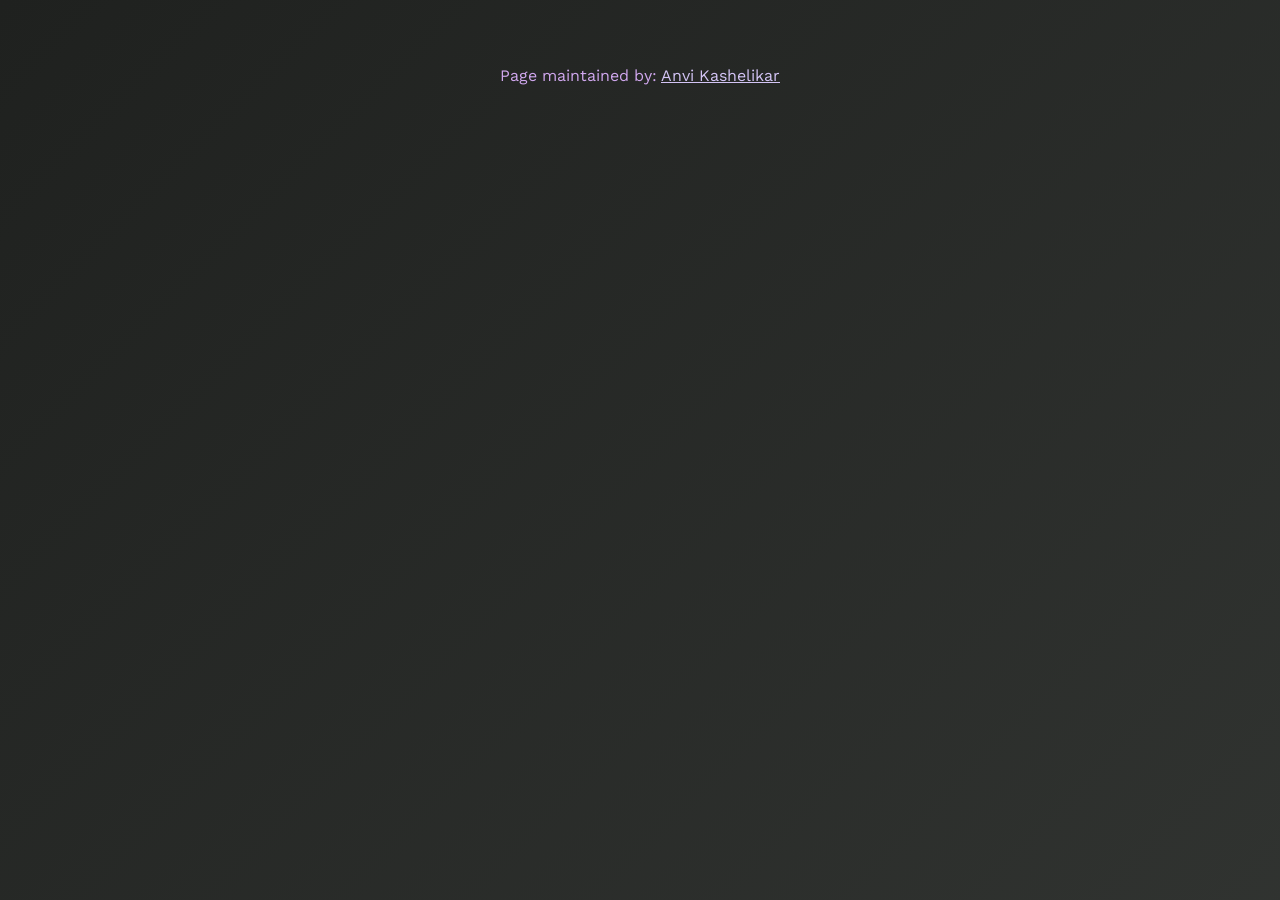
==== assignment2.html @ 3b7877de "created assignment 2" ====
<!doctype html>
<html lang="en">
<head>
    <meta charset="UTF-8">
    <meta name="viewport"
          content="width=device-width, user-scalable=no, initial-scale=1.0, maximum-scale=1.0, minimum-scale=1.0">
    <meta http-equiv="X-UA-Compatible" content="ie=edge">

<!-- !!!!! -->
<!--    change this to refer to your specific page  -->
    <title>Assignment 1 </title>

<!-- !!!!! -->
<!--  change this to your preferred icon  -->
    <!-- favicon was sourced from favicon.io but the original graphics are copyright 2020 Twitter, Inc
    and other contributors -->
    <!-- They are licensed under CC-BY 4.0 as linked below -->
    <!-- https://creativecommons.org/licenses/by/4.0/ -->
    <link rel="icon" type="image/png" href="./assets/icons/favicon.png">

     <link rel="stylesheet" href="reset.css">
    <link rel="stylesheet" href="style.css">
</head>
<body>

    <!-- to end the main page i linked my github profile -->

<footer>
    <p>
        Page maintained by:
        <a href="https://github.com/Anvi086" target="_blank">
        Anvi Kashelikar
        </a>
    </p>
</footer>

</body>
</html>
---- style.css ----
/*!!!!!*/
/*add in your own font imports here*/
/*remember to update them in the rest of the CSS : eg the body selector*/
@import url('https://fonts.googleapis.com/css2?family=Work+Sans:ital,wght@0,100..900;1,100..900&display=swap');


/* I used Work Sans because it's clean and easy to read for long paragraphs of text */

/*!!!!!*/
/*change out, and/or add colours to the colour scheme*/


/* I added --colour-accent myself so my links could be a light purple instead of white, 
so they stand out from the rest of the text and look clickable */


:root{
--colour-1: #d0a7ee;
--colour-2: #363936;
--colour-accent: #d3c4f5;
}

@media (prefers-color-scheme: dark) {
:root{
--colour-1: #ffffff;
--colour-2: #30053e;
--colour-accent: #c4b4e6;
    }
}

/* I used flexbox on main so all my paragraphs would stack vertically, and gave them a 
max-width in ch units (character width) so the text doesn't stretch too wide and get 
hard to read on bigger screens */

body {
background-color: var(--colour-2);
color: var(--colour-1);
font-family: 'Work Sans', sans-serif;
line-height: 1.5;
padding: 1rem;
display: flex;
flex-direction: column;
gap: 1rem;
}

/* I gave the background a gradient instead of a flat colour, and used @keyframes to 
slowly animate it shifting over time, so the page feels a bit more alive without being 
distracting */

body {
background: linear-gradient(-45deg, var(--colour-2), #2a2c2a, var(--colour-2), #1f211f);
background-size: 400% 400%;
animation: gradientShift 15s ease infinite;
color: var(--colour-1);
font-family: 'Work Sans', sans-serif;
line-height: 1.5;
padding: 1rem;
display: flex;
flex-direction: column;
gap: 1rem;
}

@keyframes gradientShift {
0% { background-position: 0% 50%; }
50% { background-position: 100% 50%; }
100% { background-position: 0% 50%; }
}

main p {
width: 100%;
max-width: 65ch;
margin-inline: auto;
margin-block-end: 2rem;
}

/* I used the main p strong { display: block; margin-block-end: 0.5rem; } code so that I 
could put space between the question and the answer */

main p strong {
display: block;
margin-block-end: 0.5rem;
}

/* I made a separate rule for question 2 since it doesn't have its answer inside the 
same <p> anymore (I turned that answer into a list instead) */

.p2 {
margin-block-end: 0.5rem;
}

.p2-list {
width: 100%;
max-width: 65ch;
margin-inline: auto;
margin-block-start: 0;
margin-block-end: 2rem;
padding-inline-start: 1.5rem;
}

.p2-list li {
margin-block-end: 0.4rem;
}

header {
display: flex;
justify-content: center;
margin-block-end: 3rem;
}

header h1 {
font-size: 2rem;
font-weight: 700;
text-align: center;
}

.mainNavContainer {
flex: 1;
display: flex;
justify-content: center;
gap: 1rem;
}

nav {
display: flex;
flex-direction: column;
min-width: fit-content;
flex: 1;
align-items: flex-end;
}

/* I gave my nav links their own colour so they'd look different from the plain white 
body text, and added a hover and visited state so they stay consistent even after 
being clicked (also learnt thsi from the IDAD class) */

nav a {
color: var(--colour-accent);
}

nav a:visited {
color: var(--colour-accent);
}

nav a:hover {
color: var(--colour-accent);
opacity: 0.6;
}

/* I changed align-items from center to stretch here — center was making shorter 
paragraphs (like question 3) look indented compared to the rest, since flexbox was 
centering each one individually based on its own width. Stretch fixes that so 
everything lines up on the same edge ( i took help from claude ai for this part as mentioned in the a disclosure) */

main {
display: flex;
flex-direction: column;
align-items: stretch;
}

aside {
visibility: hidden;
flex: 1;
}

footer {
display: flex;
justify-content: center;
margin-block-start: 3rem;
}

/* Same colour treatment as my nav links, so the footer link matches the rest of the page */

footer a {
color: var(--colour-accent);
}

footer a:visited {
color: var(--colour-accent);
}

footer a:hover {
color: var(--colour-accent);
opacity: 0.6;
}

a:focus-visible {
outline: 2px solid var(--colour-accent);
outline-offset: 2px;
}

::selection {
background-color: var(--colour-accent);
color: var(--colour-2);
}

html {
scroll-behavior: smooth;
}

/*technique from Kevin Powell*/
/*https://youtu.be/CU8Plk-53RU?si=zMpP0Pfbg1SaXeDB&t=255*/
/*longer post about how this works and the * + * selector*/
/*https://alistapart.com/article/axiomatic-css-and-lobotomized-owls/*/
.prose > * + * {
margin-block-start: var(--prose-flow, 1em);
}

/* breakpoints from Material Design Spec https://m3.material.io/foundations/layout/breakpoints/overview */

@media (width > 1600px) {

}

@media (width < 1200px) {
header {
margin-block-end: 2rem;
    }
footer {
margin-block-start: 2rem;
    }
}

/* I changed the nav to a horizontal row here so it doesn't take up too much vertical 
space on smaller screens (also learnt from IDAD) */

@media (width < 840px) {
header {
margin-block-end: 1rem;
    }
.mainNavContainer {
flex-direction: column;
justify-content: flex-start;
align-items: center;
    }
nav {
flex: 0;
width: 100%;
max-width: 80ch;
justify-content: space-between;
flex-direction: row;
    }
main {
flex: 1;
    }
aside {
flex: 0;
    }
footer {
margin-block-start: 1rem;
    }
}

@media (width < 600px) {

}
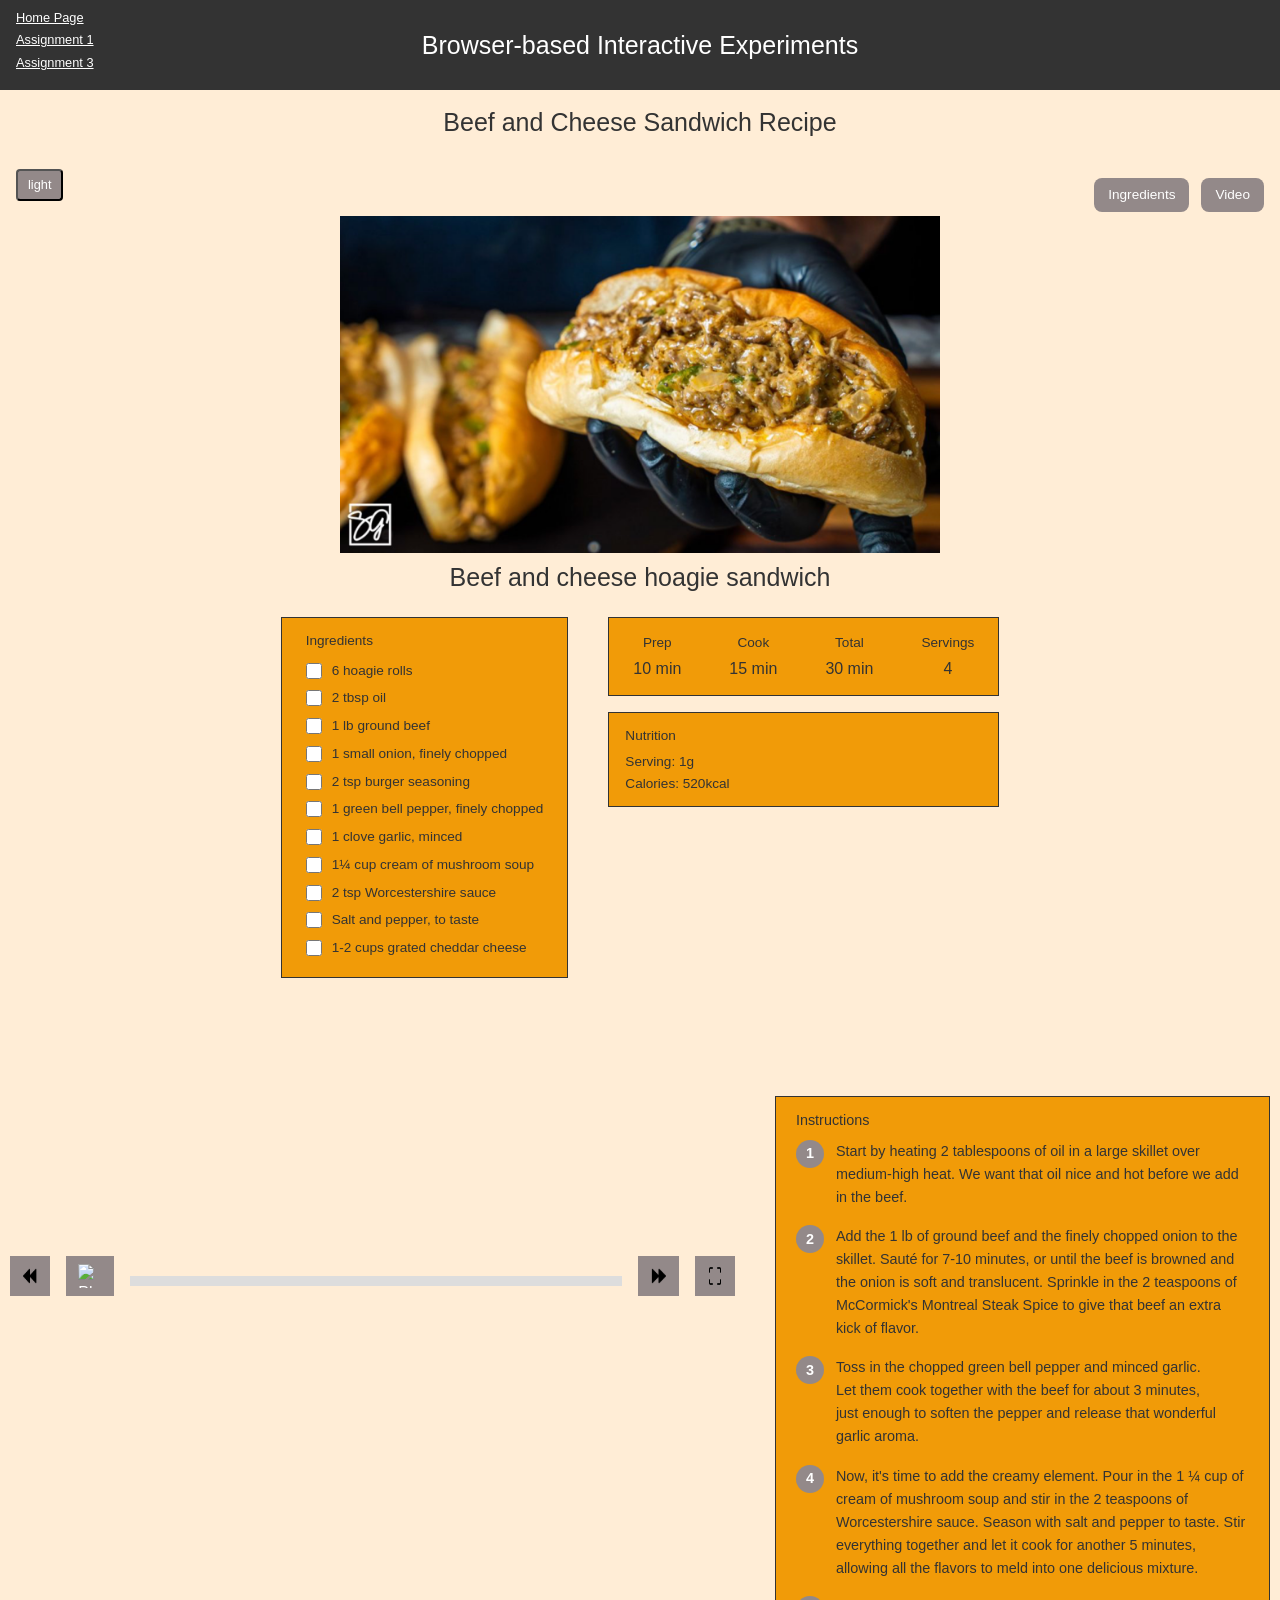
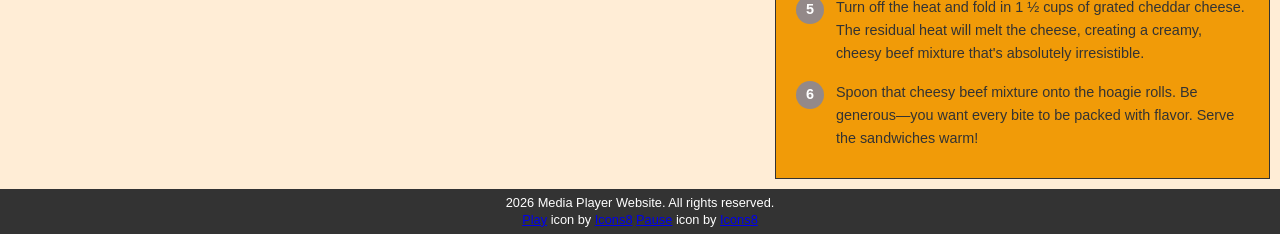
==== commit 7da989dc: "assignment 2 added the test and the js and the css code for the assignment - added colour and the vi" ====
--- a/assignment2.html
+++ b/assignment2.html
@@ -1,38 +1,162 @@
-<!doctype html>
+<!DOCTYPE html>
 <html lang="en">
-<head>
-    <meta charset="UTF-8">
-    <meta name="viewport"
-          content="width=device-width, user-scalable=no, initial-scale=1.0, maximum-scale=1.0, minimum-scale=1.0">
-    <meta http-equiv="X-UA-Compatible" content="ie=edge">
+  <head>
+    <meta charset="UTF-8" />
+    <meta name="viewport" content="width=device-width, initial-scale=1.0" />
+    <title>Assignment 2</title>
+    <!-- add the font family of your choice -->
+    <link rel="stylesheet" href="assignment2-reset.css" />
+    <link rel="stylesheet" href="assignment2-style.css" />
+    <script src="assignment2-script.js" defer></script>
+  </head>
+  <body>
+    <!-- Header Section -->
+    <header>
+      <h1>Browser-based Interactive Experiments</h1>
 
-<!-- !!!!! -->
-<!--    change this to refer to your specific page  -->
-    <title>Assignment 1 </title>
+      <div class="mainNavContainer">
+        <nav>
+          <a href="index.html">Home Page</a>
+          <a href="assignment1.html">Assignment 1</a>
+          <a href="assignment3.html">Assignment 3</a>
+        </nav>
+      </div>
+    </header>
 
-<!-- !!!!! -->
-<!--  change this to your preferred icon  -->
-    <!-- favicon was sourced from favicon.io but the original graphics are copyright 2020 Twitter, Inc
-    and other contributors -->
-    <!-- They are licensed under CC-BY 4.0 as linked below -->
-    <!-- https://creativecommons.org/licenses/by/4.0/ -->
-    <link rel="icon" type="image/png" href="./assets/icons/favicon.png">
+    <h2>Beef and Cheese Sandwich Recipe</h2>
 
-     <link rel="stylesheet" href="reset.css">
-    <link rel="stylesheet" href="style.css">
-</head>
-<body>
+    <div class="controls-bar">
+      <button id="theme-btn" onclick="cycleTheme()">Dark</button>
 
-    <!-- to end the main page i linked my github profile -->
+      <nav class="jump-links">
+        <a href="#ingredients">Ingredients</a>
+        <a href="#video">Video</a>
+      </nav>
+    </div>
 
-<footer>
-    <p>
-        Page maintained by:
-        <a href="https://github.com/Anvi086" target="_blank">
-        Anvi Kashelikar
-        </a>
-    </p>
-</footer>
+    <img src="sandwich-img.png" alt="Beef and cheese hoagie sandwich" class="sandwich-img">
 
-</body>
+    <p class="p1"><strong>Beef and cheese hoagie sandwich</strong></p>
+
+    <section id="ingredients" class="recipe-section">
+
+      <div class="ingredients-list">
+        <h3><strong>Ingredients</strong></h3>
+        <ul>
+          <li><input type="checkbox" id="ing1"><label for="ing1">6 hoagie rolls</label></li>
+          <li><input type="checkbox" id="ing2"><label for="ing2">2 tbsp oil</label></li>
+          <li><input type="checkbox" id="ing3"><label for="ing3">1 lb ground beef</label></li>
+          <li><input type="checkbox" id="ing4"><label for="ing4">1 small onion, finely chopped</label></li>
+          <li><input type="checkbox" id="ing5"><label for="ing5">2 tsp burger seasoning</label></li>
+          <li><input type="checkbox" id="ing6"><label for="ing6">1 green bell pepper, finely chopped</label></li>
+          <li><input type="checkbox" id="ing7"><label for="ing7">1 clove garlic, minced</label></li>
+          <li><input type="checkbox" id="ing8"><label for="ing8">1¼ cup cream of mushroom soup</label></li>
+          <li><input type="checkbox" id="ing9"><label for="ing9">2 tsp Worcestershire sauce</label></li>
+          <li><input type="checkbox" id="ing10"><label for="ing10">Salt and pepper, to taste</label></li>
+          <li><input type="checkbox" id="ing11"><label for="ing11">1-2 cups grated cheddar cheese</label></li>
+        </ul>
+      </div>
+
+      <div class="side-column">
+        <div class="recipe-info">
+          <div class="info-box">Prep<br><strong>10 min</strong></div>
+          <div class="info-box">Cook<br><strong>15 min</strong></div>
+          <div class="info-box">Total<br><strong>30 min</strong></div>
+          <div class="info-box">Servings<br><strong>4</strong></div>
+        </div>
+
+        <div class="nutrition">
+          <h3><strong>Nutrition</strong></h3>
+          <p>Serving: 1g<br>Calories: 520kcal</p>
+        </div>
+      </div>
+
+    </section>
+
+    <!-- Main Content Section -->
+    <main class="container" id="video">
+      <div class="recipe-columns">
+
+        <!-- LEFT: Video + controls -->
+        <div class="media-player">
+          <video id="custom-video-player" controls>
+            <source
+              src="The Secret Behind This Beef & Cheese Sandwich.mp4"
+              type="video/mp4"
+            />
+          </video>
+
+          <div class="custom-controls">
+            <button id="rewind-btn" onclick="rewind()">
+              <img src="icons/icons8-rewind-30.png" alt="Rewind 10 seconds" width="24" height="24" />
+            </button>
+
+            <button id="play-pause-btn" onclick="togglePlayPause()">
+              <img
+                id="play-pause-img"
+                src="https://img.icons8.com/ios-glyphs/30/play--v1.png"
+                alt="Play Button"
+                width="24"
+                height="24"
+              />
+            </button>
+
+            <div class="progress-bar">
+              <span id="progress-bar-fill"></span>
+            </div>
+
+            <button id="forward-btn" onclick="fastForward()">
+              <img src="icons/icons8-fast-forward-30.png" alt="Fast forward 10 seconds" width="24" height="24" />
+            </button>
+
+            <button id="fullscreen-btn" onclick="toggleFullscreen()">
+              <img src="icons/icons8-full-screen-30.png" alt="Toggle fullscreen" width="24" height="24" />
+            </button>
+          </div>
+        </div>
+
+        <!-- RIGHT: Instructions -->
+        <div class="instructions-list">
+          <h3>Instructions</h3>
+          <ol id="instructions-ol">
+            <li>
+              <button class="step-btn" data-time="5">1</button>
+              <p>Start by heating 2 tablespoons of oil in a large skillet over medium-high heat. We want that oil nice and hot before we add in the beef.</p>
+            </li>
+            <li>
+              <button class="step-btn" data-time="65">2</button>
+              <p>Add the 1 lb of ground beef and the finely chopped onion to the skillet. Sauté for 7-10 minutes, or until the beef is browned and the onion is soft and translucent. Sprinkle in the 2 teaspoons of McCormick's Montreal Steak Spice to give that beef an extra kick of flavor.</p>
+            </li>
+            <li>
+              <button class="step-btn" data-time="150">3</button>
+              <p>Toss in the chopped green bell pepper and minced garlic. Let them cook together with the beef for about 3 minutes, just enough to soften the pepper and release that wonderful garlic aroma.</p>
+            </li>
+            <li>
+              <button class="step-btn" data-time="195">4</button>
+              <p>Now, it's time to add the creamy element. Pour in the 1 ¼ cup of cream of mushroom soup and stir in the 2 teaspoons of Worcestershire sauce. Season with salt and pepper to taste. Stir everything together and let it cook for another 5 minutes, allowing all the flavors to meld into one delicious mixture.</p>
+            </li>
+            <li>
+              <button class="step-btn" data-time="290">5</button>
+              <p>Turn off the heat and fold in 1 ½ cups of grated cheddar cheese. The residual heat will melt the cheese, creating a creamy, cheesy beef mixture that's absolutely irresistible.</p>
+            </li>
+            <li>
+              <button class="step-btn" data-time="360">6</button>
+              <p>Spoon that cheesy beef mixture onto the hoagie rolls. Be generous—you want every bite to be packed with flavor. Serve the sandwiches warm!</p>
+            </li>
+          </ol>
+        </div>
+
+      </div>
+
+    </main>
+
+    <!-- Footer Section -->
+    <footer>
+      <p>2026 Media Player Website. All rights reserved.</p>
+      <a href="https://icons8.com/icon/59862/play">Play</a> icon by
+      <a href="https://icons8.com">Icons8</a>
+      <a href="https://icons8.com/icon/61012/pause">Pause</a> icon by
+      <a href="https://icons8.com">Icons8</a>
+    </footer>
+  </body>
 </html>
--- a/assignment2-style.css
+++ b/assignment2-style.css
@@ -0,0 +1,389 @@
+/// - I wanted the default theme to be dark, so I set the default values in the :root selector to dark theme colors.
+:root {
+  --primary-bg-color: #201f1f;
+  --text-color: #eeeeee;
+  --main-bg-color: #000000;
+  --main-text-color: #ffffff;
+  --main-btn-bg-color: #555555;
+  --box-bg-color: #773707;
+}
+
+:root[data-theme="light"] {
+  --primary-bg-color: #ffedd6;
+  --text-color: #333;
+  --main-bg-color: #333;
+  --main-text-color: #fff;
+  --main-btn-bg-color: #938989;
+  --box-bg-color: #f19b08;
+}
+
+:root[data-theme="dark"] {
+  --primary-bg-color: #201f1f;
+  --text-color: #eeeeee;
+  --main-bg-color: #000000;
+  --main-text-color: #ffffff;
+  --main-btn-bg-color: #555555;
+  --box-bg-color: #773707;
+}
+
+:root[data-theme="high-contrast"] {
+  --primary-bg-color: #000000;
+  --text-color: #ffffff;
+  --main-bg-color: #181818;
+  --main-text-color: #ffff00;
+  --main-btn-bg-color: #4e4e4e;
+  --box-bg-color: #c9810c;
+}
+
+body,
+h1 {
+  font-size: 25px;
+}
+p,
+ul {
+  margin: 0;
+  padding: 0;
+}
+
+h2 {
+  margin: 12px 0;
+  text-align: center;
+}
+
+body {
+  font-family: "Arial", sans-serif;
+  background-color: var(--primary-bg-color);
+  color: var(--text-color);
+  line-height: 1.6;
+  display: flex;
+  flex-direction: column;
+  align-items: center;
+  justify-content: flex-start;
+}
+
+.container {
+  max-width: 1400px;
+  width: 100%;
+  padding: 10px;
+}
+
+/* Header styling */
+header {
+  background-color: var(--main-bg-color);
+  color: var(--main-text-color);
+  padding: 25px 0;
+  text-align: center;
+  width: 100%;
+  position: relative;
+}
+
+#theme-btn {
+  background-color: var(--main-btn-bg-color);
+  color: var(--main-text-color);
+  border-radius: 4px;
+  padding: 4px 10px;
+  font-size: 0.8rem;
+  cursor: pointer;
+}
+
+.controls-bar {
+  display: flex;
+  align-items: center;
+  justify-content: space-between;
+  width: 100%;
+  max-width: 1400px;
+  margin: 0 auto;
+  padding: 4px 16px;
+  box-sizing: border-box;
+}
+
+.left-controls {
+  display: flex;
+  align-items: center;
+  gap: 12px;
+}
+
+.jump-links {
+  display: flex;
+  gap: 12px;
+}
+
+.jump-links a {
+  background-color: var(--main-btn-bg-color);
+  color: var(--main-text-color);
+  text-decoration: none;
+  padding: 6px 14px;
+  font-size: 0.85rem;
+  border-radius: 8px;
+  cursor: pointer;
+}
+
+.jump-links a:hover {
+  opacity: 0.85;
+}
+
+/* Corner nav (Home Page / Assignment 1 / Assignment 3) */
+.mainNavContainer {
+  position: absolute;
+  top: 8px;
+  left: 16px;
+}
+
+.mainNavContainer nav {
+  display: flex;
+  flex-direction: column;
+  align-items: flex-start;
+  gap: 2px;
+  margin-top: 0;
+}
+
+.mainNavContainer nav a {
+  font-size: 0.8rem;
+  text-decoration: underline;
+  color: var(--main-text-color);
+}
+
+/* Navigation styling */
+nav {
+  margin-top: 20px;
+  text-align: center;
+}
+
+nav ul {
+  list-style: none;
+  display: flex;
+  justify-content: center;
+}
+
+nav ul li {
+  margin-right: 20px;
+}
+
+nav a {
+  text-decoration: none;
+  color: var(--text-color);
+}
+
+.sandwich-img {
+  display: block;
+  max-width: 600px;
+  margin: 0 auto 4px;
+}
+
+.p1 {
+  text-align: center;
+  margin-bottom: 8px;
+}
+
+/* Recipe top section: ingredients / info / nutrition */
+.recipe-section {
+  display: flex;
+  justify-content: center;
+  align-items: flex-start;
+  gap: 2.5rem;
+  width: 100%;
+  max-width: 1400px;
+  margin-left: auto;
+  margin-right: auto;
+  padding: 12px 0;
+  flex-wrap: wrap;
+  font-size: 0.85rem;
+  box-sizing: border-box;
+}
+
+.ingredients-list {
+  flex: 0 1 auto;
+  width: fit-content;
+  max-width: 600px;
+  border: 1px solid var(--text-color);
+  background-color: var(--box-bg-color);
+  padding: 12px 24px;
+  box-sizing: border-box;
+}
+
+.ingredients-list ul {
+  margin-top: 8px;
+}
+
+.ingredients-list li {
+  display: flex;
+  align-items: center;
+  gap: 10px;
+  margin-bottom: 6px;
+  white-space: nowrap;
+}
+
+.ingredients-list input[type="checkbox"] {
+  width: 16px;
+  height: 16px;
+  flex-shrink: 0;
+  margin: 0;
+  accent-color: var(--main-bg-color);
+}
+
+.ingredients-list label {
+  cursor: pointer;
+}
+
+.side-column {
+  display: flex;
+  flex-direction: column;
+  gap: 16px;
+  flex: 0 1 auto;
+}
+
+.recipe-info {
+  display: flex;
+  justify-content: center;
+  gap: 2rem;
+  border: 1px solid var(--text-color);
+  background-color: var(--box-bg-color);
+  padding: 10px 16px;
+  box-sizing: border-box;
+}
+
+.info-box {
+  text-align: center;
+  padding: 4px 8px;
+  font-size: 0.85rem;
+}
+
+.info-box strong {
+  display: block;
+  font-size: 1rem;
+  margin-top: 2px;
+}
+
+.nutrition {
+  border: 1px solid var(--text-color);
+  background-color: var(--box-bg-color);
+  padding: 12px 16px;
+  box-sizing: border-box;
+}
+
+.nutrition h3 {
+  margin-bottom: 4px;
+}
+
+/* Media player styling */
+.media-player {
+  width: 100%;
+  margin: 0 auto;
+}
+
+.media-player video {
+  max-width: 100%;
+}
+
+.recipe-columns {
+  display: flex;
+  align-items: flex-start;
+  gap: 2.5rem;
+  width: 100%;
+  flex-wrap: nowrap;
+  margin-top: 96px;
+}
+
+.recipe-columns .media-player {
+  flex: 1.6 1 0;
+  min-width: 0;
+  max-width: 800px;
+}
+
+.instructions-list {
+  flex: 1 1 0;
+  min-width: 0;
+  border: 1px solid var(--text-color);
+  background-color: var(--box-bg-color);
+  padding: 12px 20px;
+  box-sizing: border-box;
+  font-size: 0.9rem;
+}
+
+.instructions-list ol {
+  list-style: none;
+  margin-top: 8px;
+  padding: 0;
+}
+
+.instructions-list li {
+  display: flex;
+  align-items: flex-start;
+  gap: 12px;
+  margin-bottom: 16px;
+}
+
+.instructions-list li p {
+  margin: 0;
+}
+
+.step-btn {
+  flex-shrink: 0;
+  width: 28px;
+  height: 28px;
+  border-radius: 50%;
+  border: none;
+  background-color: var(--main-btn-bg-color);
+  color: var(--main-text-color);
+  font-weight: bold;
+  cursor: pointer;
+  display: flex;
+  align-items: center;
+  justify-content: center;
+}
+
+.step-btn:hover {
+  opacity: 0.8;
+}
+
+.step-btn.active {
+  background-color: var(--main-bg-color);
+  outline: 2px solid var(--text-color);
+}
+
+.custom-controls {
+  display: flex;
+  justify-content: space-between;
+  align-items: center;
+  gap: 1rem;
+  margin-top: 10px;
+  width: 100%;
+}
+
+.custom-controls button {
+  background-color: var(--main-btn-bg-color);
+  color: var(--main-text-color);
+  border: none;
+  padding: 8px 12px;
+  cursor: pointer;
+  font-size: 16px;
+  display: flex;
+  align-items: center;
+}
+
+.progress-bar {
+  width: 100%;
+  height: 10px;
+  background-color: #ddd;
+  margin-top: 10px;
+  overflow: hidden;
+}
+
+.progress-bar span {
+  display: block;
+  height: 100%;
+  background-color: var(--main-bg-color);
+  width: 0;
+  transition: width 0.3s ease;
+}
+
+/* Footer styling */
+footer {
+  background-color: var(--main-bg-color);
+  color: var(--main-text-color);
+  text-align: center;
+  padding: 6px 0;
+  width: 100%;
+  font-size: 0.8rem;
+  line-height: 1.3;
+}
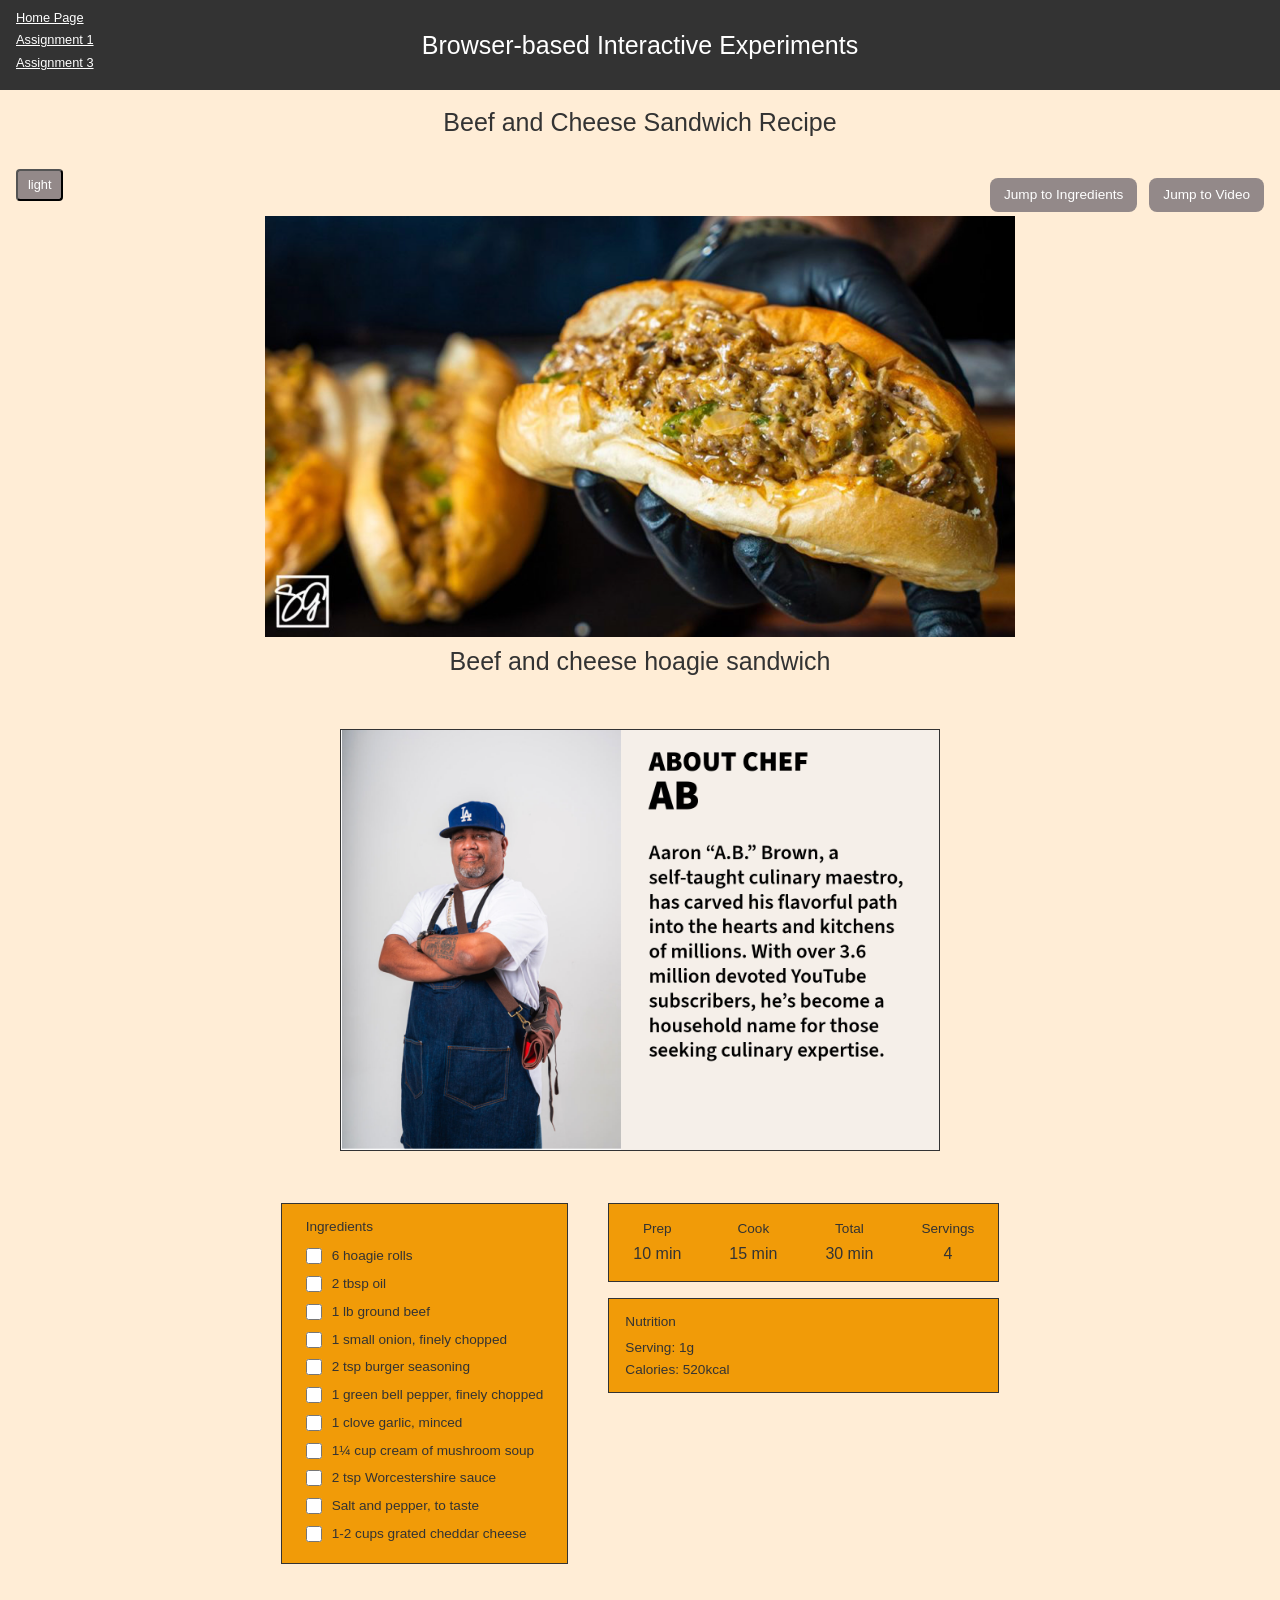
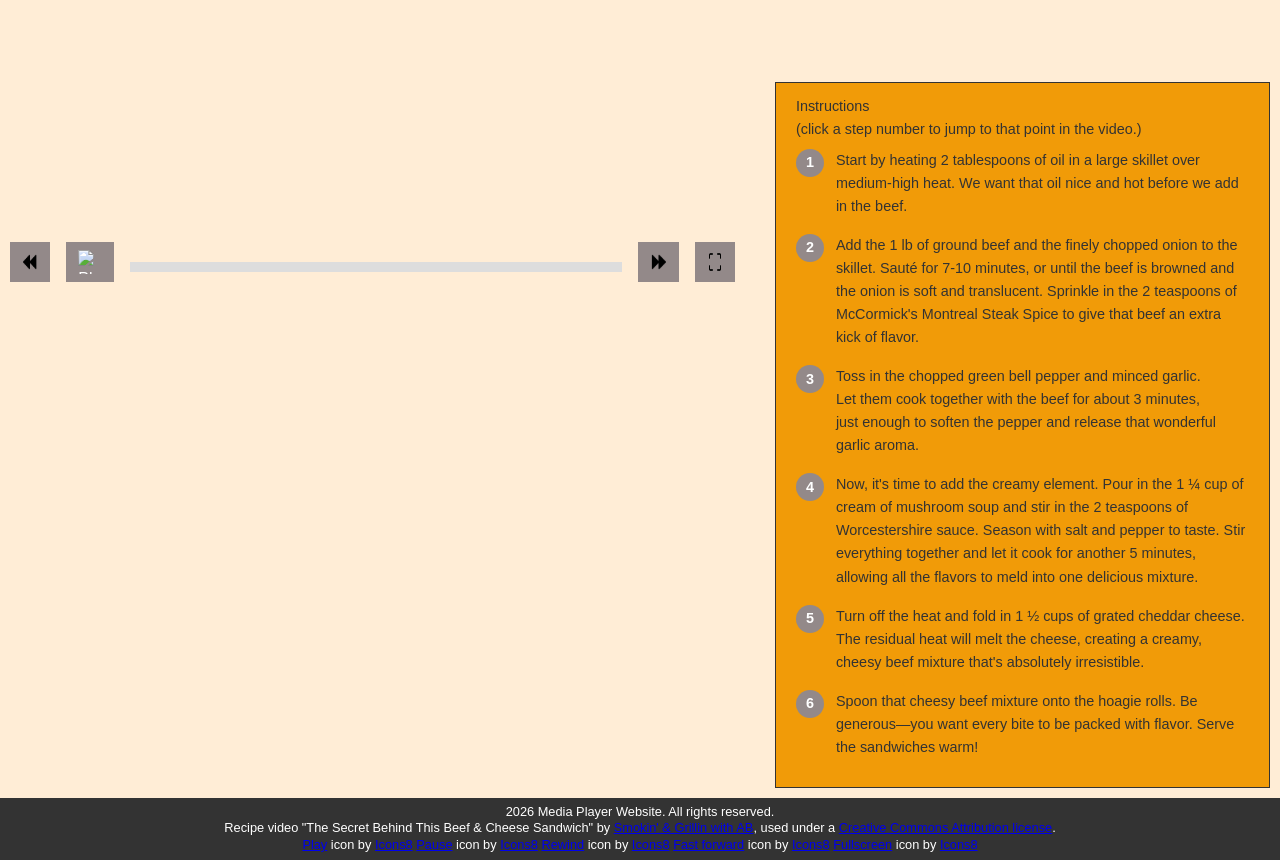
==== commit ce76d2fc: "Added all the code comments added in all the code comments and added an about the chef section." ====
--- a/assignment2.html
+++ b/assignment2.html
@@ -4,12 +4,47 @@
     <meta charset="UTF-8" />
     <meta name="viewport" content="width=device-width, initial-scale=1.0" />
     <title>Assignment 2</title>
-    <!-- add the font family of your choice -->
+    <!-- I used the partial website code that by given to us to build this website and created 
+     separate css and js sections for assignment 2 -->
     <link rel="stylesheet" href="assignment2-reset.css" />
     <link rel="stylesheet" href="assignment2-style.css" />
     <script src="assignment2-script.js" defer></script>
   </head>
   <body>
+
+    <!-- !!!!! -->
+<!--  Design Process  -->
+<!-- I built a custom media player around a cooking tutorial (beef and cheese hoagie recipe) 
+    so the features would actually make sense in context. Kept the native <video> element 
+    instead of a YouTube embed since the point was building my own controls. Main feature is 
+    linking each instruction step to a video timestamp, so clicking a step jumps straight to 
+    that point. Also added checkboxes on the ingredients as a shopping checklist, and a 
+    dark/light/high-contrast theme toggle for accessibility. -->
+
+
+
+<!-- !!!! -->
+<!-- AI Assistance disclosure -->
+<!--  I used Claude Anthropic AI) throughout the development of this assignment, mainly by 
+      asking it for help whenever I ran into an issue or problem I couldn't solve on my own — 
+      for example, when i was trying to align the video and the instructions side by side, 
+      I was having trouble with the flexbox layout and Claude helped me figure out how to fix it.
+      I also had some problems while trying to align all the icons and i got help with that as well. 
+      All ideas, opinions, and personal reflections in the responses below are my 
+      own; AI assistance was limited to fixing code problems as they came up, structural 
+      suggestions, and light editing, which I reviewed and approved before including.  -->
+
+
+    <!-- !!!!! -->
+<!-- Video Attribution -->
+<!-- The tutorial video used in this assignment, "The Secret Behind This Beef & Cheese 
+    Sandwich," was sourced from YouTube: https://youtu.be/3KzrBUGLI0w - created by 
+    Smokin' & Grillin with AB. The video is licensed under a Creative Commons Attribution 
+    license (reuse allowed), which lets me reuse it as long as I credit the creator. I 
+    downloaded the video and hosted it directly on my own site so it could be played 
+    through my custom <video> element rather than relying on an embedded YouTube player. -->
+
+
     <!-- Header Section -->
     <header>
       <h1>Browser-based Interactive Experiments</h1>
@@ -25,23 +60,45 @@
 
     <h2>Beef and Cheese Sandwich Recipe</h2>
 
+      <!-- i added this thin bar for extra controls (theme toggle + jump 
+    links) so they're not crammed into the header with the h1 -->
+
     <div class="controls-bar">
+
+      <!-- i chose to make only one button that cycles dark -> light -> high-contrast 
+      instead of three separate toggle buttons, because it felt cleaner -->
+
       <button id="theme-btn" onclick="cycleTheme()">Dark</button>
 
+        <!-- and i put jump links to ingredients/video since there's a fair 
+      bit to scroll past on smaller screens -->
+
       <nav class="jump-links">
-        <a href="#ingredients">Ingredients</a>
-        <a href="#video">Video</a>
+        <a href="#ingredients">Jump to Ingredients</a>
+        <a href="#video">Jump to Video</a>
       </nav>
     </div>
 
+     <!-- I got the sandwich image from the website - from where I also sourced all of my information 
+      website link - https://smokinandgrillinwitab.com/beef-and-cheese-sandwich-your-ultimate-comfort-food/ -->
+
     <img src="sandwich-img.png" alt="Beef and cheese hoagie sandwich" class="sandwich-img">
 
     <p class="p1"><strong>Beef and cheese hoagie sandwich</strong></p>
 
+    <img src="about-the-chef.png" alt="About chef AB" class="about-img">
+
+<!-- I grouped the ingredients, info (like prep time etc.) and nutrition together so it's all 
+    visible before you get to the video/instructions further down -->
+
     <section id="ingredients" class="recipe-section">
 
       <div class="ingredients-list">
-        <h3><strong>Ingredients</strong></h3>
+        <h3><strong>Ingredients </strong></h3>
+
+        <!-- I also added checkboxes to each ingredient so that A - users can track the ingredients as they gather them and
+         B - to make it interactive -->
+        
         <ul>
           <li><input type="checkbox" id="ing1"><label for="ing1">6 hoagie rolls</label></li>
           <li><input type="checkbox" id="ing2"><label for="ing2">2 tbsp oil</label></li>
@@ -57,6 +114,7 @@
         </ul>
       </div>
 
+      <!-- I also added boxes to the side column for recipe info and nutrition -->
       <div class="side-column">
         <div class="recipe-info">
           <div class="info-box">Prep<br><strong>10 min</strong></div>
@@ -74,17 +132,29 @@
     </section>
 
     <!-- Main Content Section -->
+
+    <!-- put the video and instructions side by side here instead of 
+    stacking so that you are able to see the video and instructions at the same time as you go along -->
+
+
     <main class="container" id="video">
       <div class="recipe-columns">
 
         <!-- LEFT: Video + controls -->
         <div class="media-player">
           <video id="custom-video-player" controls>
+
+       <!-- video licensed under CC BY - see attribution comment at top of file 
+       and visible credit in the footer -->
+
             <source
               src="The Secret Behind This Beef & Cheese Sandwich.mp4"
               type="video/mp4"
             />
           </video>
+
+
+          <!-- I got the icons from icons8.com that were provided on canvas and used those to create the custom controls -->
 
           <div class="custom-controls">
             <button id="rewind-btn" onclick="rewind()">
@@ -116,8 +186,16 @@
         </div>
 
         <!-- RIGHT: Instructions -->
+
+ <!-- this is my main interactive feature - each step button has 
+        a data-time attribute with its timestamp in seconds, so clicking 
+        a step number jumps the video straight to that point instead of 
+        scrubbing through manually. JS also toggles an "active" class on 
+        whichever step matches the video's current time.  --> 
+
         <div class="instructions-list">
           <h3>Instructions</h3>
+          <p>  (click a step number to jump to that point in the video.) </p>
           <ol id="instructions-ol">
             <li>
               <button class="step-btn" data-time="5">1</button>
@@ -151,12 +229,24 @@
     </main>
 
     <!-- Footer Section -->
-    <footer>
-      <p>2026 Media Player Website. All rights reserved.</p>
-      <a href="https://icons8.com/icon/59862/play">Play</a> icon by
-      <a href="https://icons8.com">Icons8</a>
-      <a href="https://icons8.com/icon/61012/pause">Pause</a> icon by
-      <a href="https://icons8.com">Icons8</a>
-    </footer>
-  </body>
-</html>+
+   <footer>
+  <p>2026 Media Player Website. All rights reserved.</p>
+
+  <p>
+    Recipe video "The Secret Behind This Beef & Cheese Sandwich" by
+    <a href="https://youtube.com/@SmokinandGrillinwitAB" target="_blank">Smokin' & Grillin with AB</a>,
+    used under a <a href="https://support.google.com/youtube/answer/2797468" target="_blank">Creative Commons Attribution license</a>.
+  </p>
+
+  <a href="https://icons8.com/icon/59862/play">Play</a> icon by
+  <a href="https://icons8.com">Icons8</a>
+  <a href="https://icons8.com/icon/61012/pause">Pause</a> icon by
+  <a href="https://icons8.com">Icons8</a>
+  <a href="[REWIND ICON URL]">Rewind</a> icon by
+  <a href="https://icons8.com">Icons8</a>
+  <a href="[FAST FORWARD ICON URL]">Fast forward</a> icon by
+  <a href="https://icons8.com">Icons8</a>
+  <a href="[FULLSCREEN ICON URL]">Fullscreen</a> icon by
+  <a href="https://icons8.com">Icons8</a>
+</footer>
--- a/assignment2-style.css
+++ b/assignment2-style.css
@@ -1,4 +1,10 @@
-/// - I wanted the default theme to be dark, so I set the default values in the :root selector to dark theme colors.
+/* I I wanted the default theme to be dark, so I set the default values in the : root selector to dark theme colors. */
+
+/* I chose to do the theme thing with a dark theme, a light theme and a high contrast theme mainly fo 2 reasons 
+1st is I personally like having all of my screens in dark mode, so I wanted to make that the default theme. 
+And I wanted to make sure that the website was accessible to people with visual impairments,
+ so I added a high contrast theme as well.*/ 
+
 :root {
   --primary-bg-color: #201f1f;
   --text-color: #eeeeee;
@@ -8,6 +14,9 @@
   --box-bg-color: #773707;
 }
 
+/* Instead of using pure white for my light theme, I chose to use a slightly warmer cream shade so that it would be 
+easier on the eyes, and I used a dark grey for the text so that it would be readable but not too harsh. */
+
 :root[data-theme="light"] {
   --primary-bg-color: #ffedd6;
   --text-color: #333;
@@ -26,6 +35,12 @@
   --box-bg-color: #773707;
 }
 
+/* High-contrast theme: I picked pure black/white/yellow because
+   yellow-on-black is one of the highest-contrast colour
+   combinations available and is commonly recommended for
+   accessibility (WCAG contrast guidance), which matters since
+   accessibility was one of my design goals for this assignment */ 
+
 :root[data-theme="high-contrast"] {
   --primary-bg-color: #000000;
   --text-color: #ffffff;
@@ -35,6 +50,10 @@
   --box-bg-color: #c9810c;
 }
 
+/* i inceresed the font size of the body and h1 so that they would be more readable, and removed the default margin 
+and padding from p and ul so that I could control the spacing myself. I also increased the font size to make the readbilty 
+of the text better, as when someone is cooking their phone or laptop may not necessarily be very close to them */
+
 body,
 h1 {
   font-size: 25px;
@@ -49,6 +68,9 @@
   margin: 12px 0;
   text-align: center;
 }
+
+/* used flexbox on body to centre the whole page layout, so the 
+container stays centred no matter the screen width */
 
 body {
   font-family: "Arial", sans-serif;
@@ -77,6 +99,9 @@
   position: relative;
 }
 
+/* styled the theme button like a little pill so it doesn't compete with 
+the h1, but still looks clickable */
+
 #theme-btn {
   background-color: var(--main-btn-bg-color);
   color: var(--main-text-color);
@@ -85,6 +110,10 @@
   font-size: 0.8rem;
   cursor: pointer;
 }
+
+/* added this thin bar under the header for extra controls (theme toggle 
++ jump links), kind of inspired by the top bar on recipe sites like 
+RecipeTin Eats */
 
 .controls-bar {
   display: flex;
@@ -122,7 +151,10 @@
   opacity: 0.85;
 }
 
-/* Corner nav (Home Page / Assignment 1 / Assignment 3) */
+/* Corner nav (Home Page / Assignment 1 / Assignment 3) - positioned 
+this absolutely in the top left of the header, separate from the main 
+recipe nav below, so it's clearly site-wide nav vs recipe nav */
+
 .mainNavContainer {
   position: absolute;
   top: 8px;
@@ -166,13 +198,26 @@
 
 .sandwich-img {
   display: block;
+  max-width: 750px;
+  margin: 0 auto 4px;
+}
+
+.p1 {
+  text-align: center;
+  margin-bottom: 8px;
+}
+
+/* styled the about-the-chef image to sit above the ingredients section, 
+capped its width so it doesn't dominate the page like the hero sandwich 
+image does, and centred it to match that same treatment */
+
+.about-img {
+  display: block;
   max-width: 600px;
-  margin: 0 auto 4px;
-}
-
-.p1 {
-  text-align: center;
-  margin-bottom: 8px;
+  width: 100%;
+  margin: 40px auto 40px;
+  border: 1px solid var(--text-color);
+  box-sizing: border-box;
 }
 
 /* Recipe top section: ingredients / info / nutrition */
@@ -213,6 +258,11 @@
   white-space: nowrap;
 }
 
+/* added a checkbox to every ingredient as a little extra interactive 
+feature - lets you tick things off as you grab them. sized these up a 
+bit and added accent-color so they're easier to see against the dark 
+theme */
+
 .ingredients-list input[type="checkbox"] {
   width: 16px;
   height: 16px;
